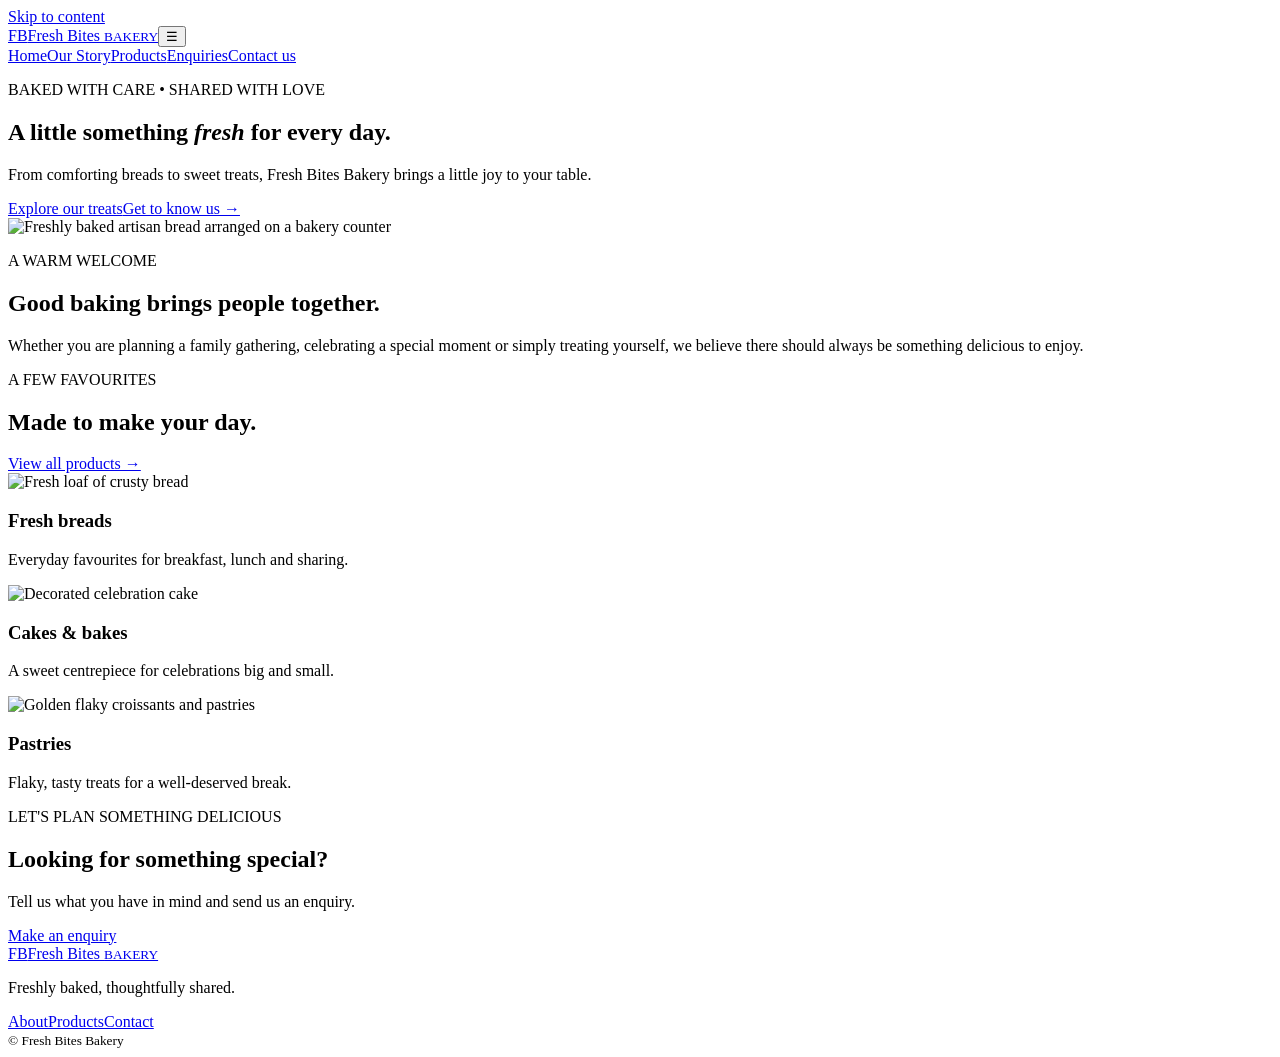
==== index.html @ 851ea3c0 "feat: add Fresh Bites Bakery homepage" ====
<!doctype html>
<html lang="en"><head><meta charset="utf-8"><meta name="viewport" content="width=device-width, initial-scale=1"><meta name="description" content="Discover Fresh Bites Bakery, freshly baked treats, cakes, breads and pastries made with care."><title>Fresh Bites Bakery | Freshly Baked Every Day</title><link rel="stylesheet" href="css/style.css"><script src="js/script.js" defer></script></head>
<body><a class="skip-link" href="#main">Skip to content</a><header class="site-header"><a class="brand" href="index.html"><span class="brand-mark">FB</span><span>Fresh Bites <small>BAKERY</small></span></a><button class="menu-toggle" aria-expanded="false" aria-controls="primary-nav" aria-label="Open navigation">☰</button><nav id="primary-nav" class="primary-nav" aria-label="Main navigation"><a aria-current="page" href="index.html">Home</a><a href="about.html">Our Story</a><a href="products.html">Products</a><a href="enquiry.html">Enquiries</a><a class="nav-cta" href="contact.html">Contact us</a></nav></header>
<main id="main"><section class="hero"><div class="hero-copy"><p class="eyebrow">BAKED WITH CARE • SHARED WITH LOVE</p><h1>A little something <em>fresh</em> for every day.</h1><p>From comforting breads to sweet treats, Fresh Bites Bakery brings a little joy to your table.</p><div class="hero-actions"><a class="button button-primary" href="products.html">Explore our treats</a><a class="text-link" href="about.html">Get to know us →</a></div></div><div class="hero-photo"><img src="https://images.unsplash.com/photo-1509440159596-0249088772ff?auto=format&fit=crop&w=1100&q=85" alt="Freshly baked artisan bread arranged on a bakery counter"></div></section>
<section class="section intro-grid"><div><p class="eyebrow">A WARM WELCOME</p><h2>Good baking brings people together.</h2></div><p>Whether you are planning a family gathering, celebrating a special moment or simply treating yourself, we believe there should always be something delicious to enjoy.</p></section>
<section class="section section-tint"><div class="section-heading"><div><p class="eyebrow">A FEW FAVOURITES</p><h2>Made to make your day.</h2></div><a class="text-link" href="products.html">View all products →</a></div><div class="feature-grid"><article class="feature-card"><img class="feature-image" src="https://images.unsplash.com/photo-1589367920969-ab8e050bbb04?auto=format&fit=crop&w=800&q=85" alt="Fresh loaf of crusty bread"><h3>Fresh breads</h3><p>Everyday favourites for breakfast, lunch and sharing.</p></article><article class="feature-card"><img class="feature-image" src="https://images.unsplash.com/photo-1578985545062-69928b1d9587?auto=format&fit=crop&w=800&q=85" alt="Decorated celebration cake"><h3>Cakes &amp; bakes</h3><p>A sweet centrepiece for celebrations big and small.</p></article><article class="feature-card"><img class="feature-image" src="https://images.unsplash.com/photo-1555507036-ab1f4038808a?auto=format&fit=crop&w=800&q=85" alt="Golden flaky croissants and pastries"><h3>Pastries</h3><p>Flaky, tasty treats for a well-deserved break.</p></article></div></section>
<section class="section callout"><div><p class="eyebrow">LET'S PLAN SOMETHING DELICIOUS</p><h2>Looking for something special?</h2><p>Tell us what you have in mind and send us an enquiry.</p></div><a class="button button-light" href="enquiry.html">Make an enquiry</a></section></main>
<footer class="site-footer"><a class="brand brand-footer" href="index.html"><span class="brand-mark">FB</span><span>Fresh Bites <small>BAKERY</small></span></a><p>Freshly baked, thoughtfully shared.</p><div class="footer-links"><a href="about.html">About</a><a href="products.html">Products</a><a href="contact.html">Contact</a></div><small>© <span data-year></span> Fresh Bites Bakery</small></footer></body></html>
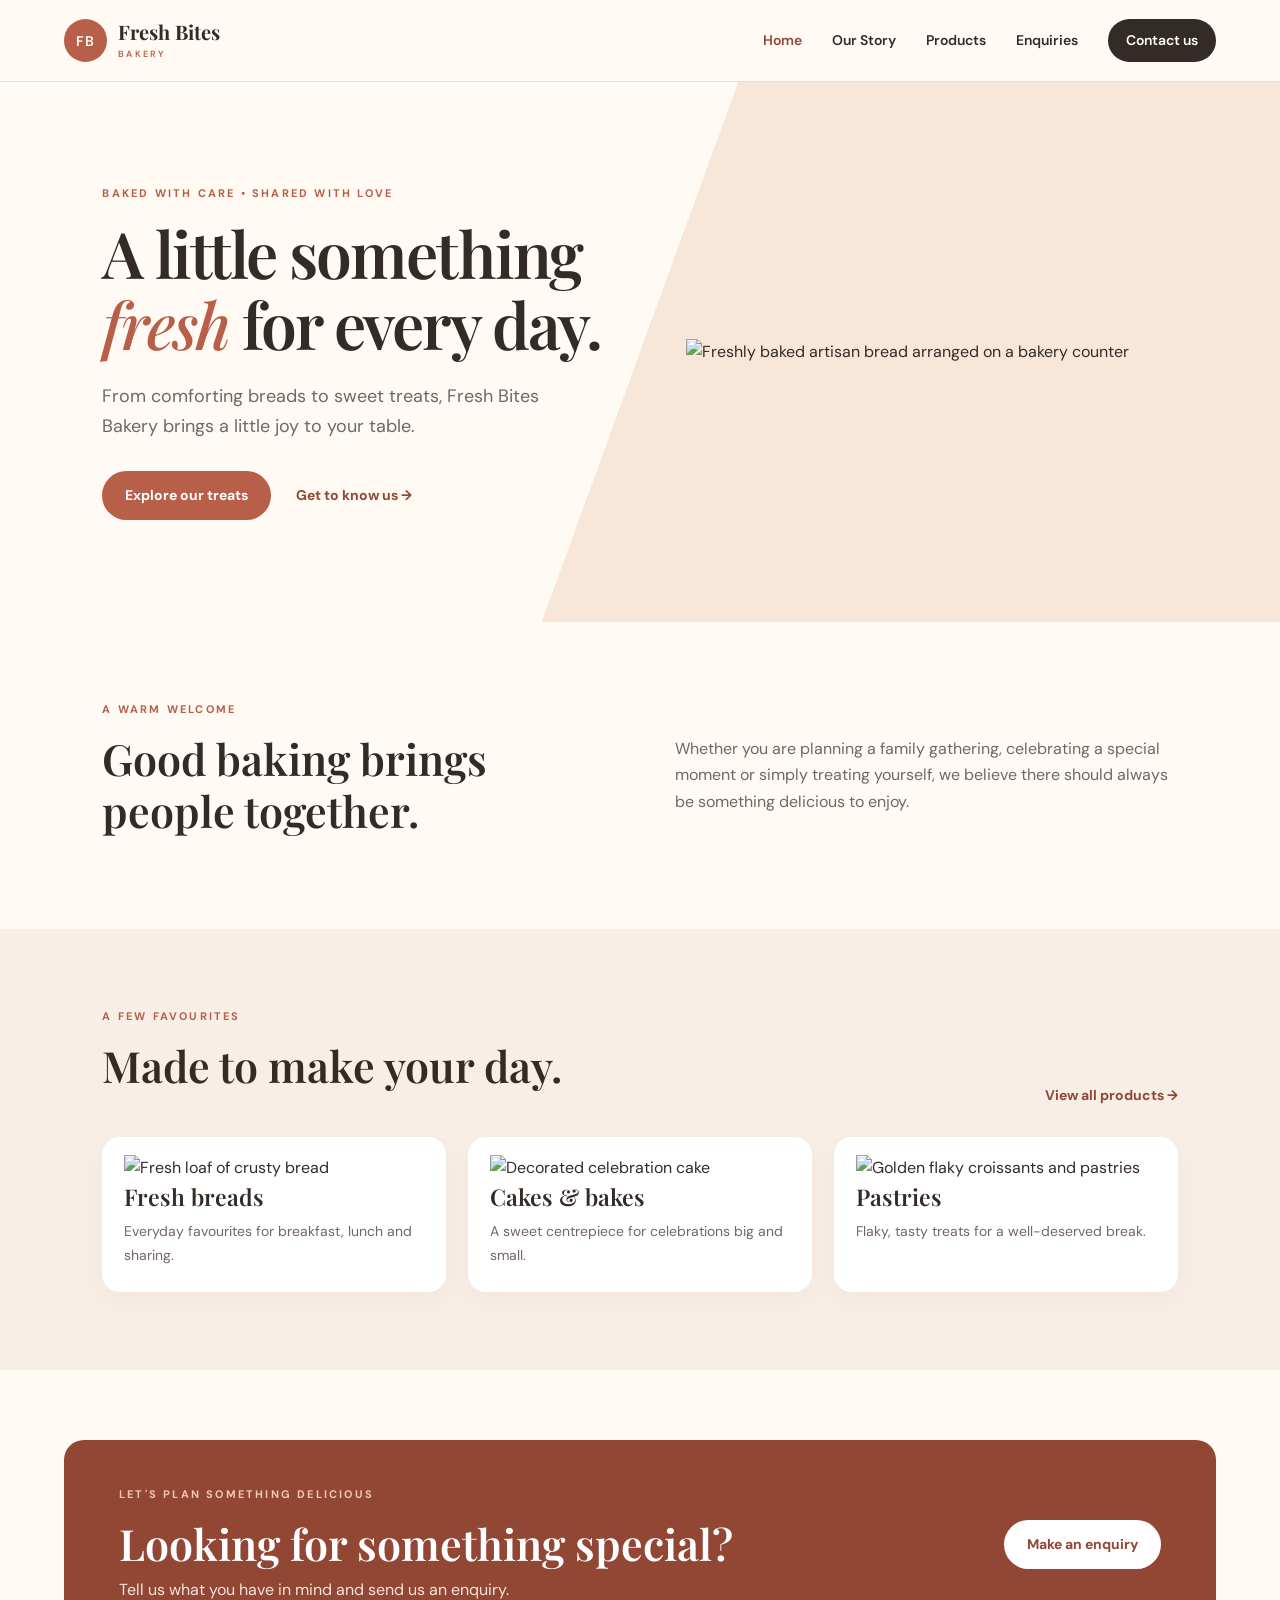
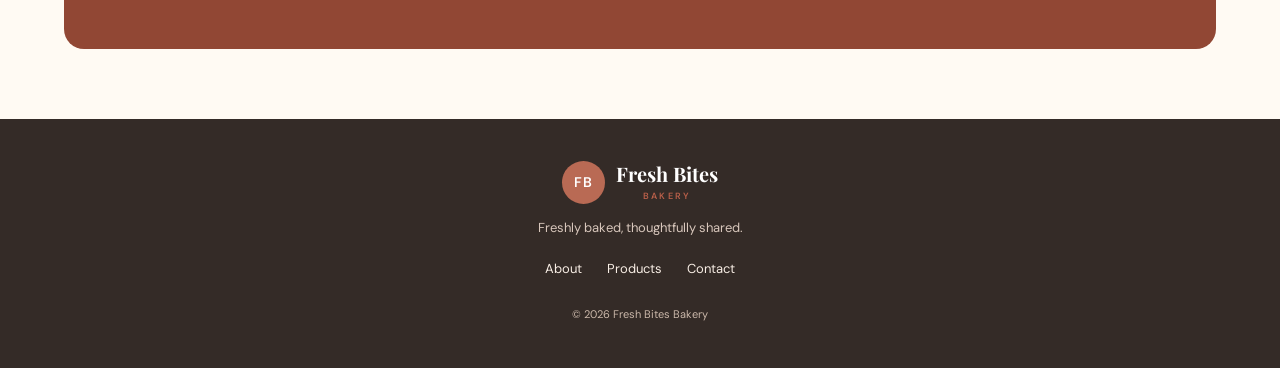
==== commit 993599aa: "seo: add canonical and social sharing metadata" ====
--- a/index.html
+++ b/index.html
@@ -1,5 +1,5 @@
 <!doctype html>
-<html lang="en"><head><meta charset="utf-8"><meta name="viewport" content="width=device-width, initial-scale=1"><meta name="description" content="Discover Fresh Bites Bakery, freshly baked treats, cakes, breads and pastries made with care."><title>Fresh Bites Bakery | Freshly Baked Every Day</title><link rel="stylesheet" href="css/style.css"><script src="js/script.js" defer></script></head>
+<html lang="en"><head><meta charset="utf-8"><meta name="viewport" content="width=device-width, initial-scale=1"><meta name="description" content="Discover Fresh Bites Bakery, freshly baked treats, cakes, breads and pastries made with care."><title>Fresh Bites Bakery | Freshly Baked Every Day</title><link rel="stylesheet" href="css/style.css"><script src="js/script.js" defer></script><link rel="canonical" href="https://st10502124.github.io/WEDE5020-POE-Part-3-ST10502124/index.html"><meta property="og:type" content="website"><meta property="og:site_name" content="Fresh Bites Bakery"><meta property="og:title" content="Fresh Bites Bakery | Freshly Baked Favourites"><meta property="og:description" content="Discover Fresh Bites Bakery, browse freshly baked favourites and get in touch about special orders."><meta property="og:url" content="https://st10502124.github.io/WEDE5020-POE-Part-3-ST10502124/index.html"><meta name="twitter:card" content="summary"><meta name="twitter:title" content="Fresh Bites Bakery | Freshly Baked Favourites"><meta name="twitter:description" content="Discover Fresh Bites Bakery, browse freshly baked favourites and get in touch about special orders."></head>
 <body><a class="skip-link" href="#main">Skip to content</a><header class="site-header"><a class="brand" href="index.html"><span class="brand-mark">FB</span><span>Fresh Bites <small>BAKERY</small></span></a><button class="menu-toggle" aria-expanded="false" aria-controls="primary-nav" aria-label="Open navigation">☰</button><nav id="primary-nav" class="primary-nav" aria-label="Main navigation"><a aria-current="page" href="index.html">Home</a><a href="about.html">Our Story</a><a href="products.html">Products</a><a href="enquiry.html">Enquiries</a><a class="nav-cta" href="contact.html">Contact us</a></nav></header>
 <main id="main"><section class="hero"><div class="hero-copy"><p class="eyebrow">BAKED WITH CARE • SHARED WITH LOVE</p><h1>A little something <em>fresh</em> for every day.</h1><p>From comforting breads to sweet treats, Fresh Bites Bakery brings a little joy to your table.</p><div class="hero-actions"><a class="button button-primary" href="products.html">Explore our treats</a><a class="text-link" href="about.html">Get to know us →</a></div></div><div class="hero-photo"><img src="https://images.unsplash.com/photo-1509440159596-0249088772ff?auto=format&fit=crop&w=1100&q=85" alt="Freshly baked artisan bread arranged on a bakery counter"></div></section>
 <section class="section intro-grid"><div><p class="eyebrow">A WARM WELCOME</p><h2>Good baking brings people together.</h2></div><p>Whether you are planning a family gathering, celebrating a special moment or simply treating yourself, we believe there should always be something delicious to enjoy.</p></section>
--- a/css/style.css
+++ b/css/style.css
@@ -0,0 +1,17 @@
+@import url('https://fonts.googleapis.com/css2?family=DM+Sans:wght@400;500;600;700&family=Playfair+Display:wght@500;600;700&display=swap');
+:root{--ink:#342b27;--muted:#746761;--cream:#fffaf3;--paper:#fff;--peach:#f4d7c5;--rose:#b85f49;--rose-dark:#914734;--sage:#dfe8d9;--line:#eadfd5;--shadow:0 16px 45px rgba(65,43,32,.09);--serif:'Playfair Display',Georgia,serif;--sans:'DM Sans',Arial,sans-serif}
+*{box-sizing:border-box}html{scroll-behavior:smooth}body{margin:0;background:var(--cream);color:var(--ink);font-family:var(--sans);font-size:16px;line-height:1.65}a{color:var(--rose-dark)}a:hover{color:var(--rose)}button,input,select,textarea{font:inherit}.skip-link{position:absolute;left:-9999px;top:1rem;background:#fff;padding:.7rem 1rem;z-index:20}.skip-link:focus{left:1rem}.site-header{height:82px;padding:0 max(5vw,24px);display:flex;align-items:center;justify-content:space-between;background:rgba(255,250,243,.96);border-bottom:1px solid var(--line);position:sticky;top:0;z-index:10}.brand{display:flex;gap:11px;align-items:center;text-decoration:none;color:var(--ink);font-family:var(--serif);font-size:20px;font-weight:700;line-height:1.1}.brand small{display:block;font:600 9px var(--sans);letter-spacing:.25em;color:var(--rose);margin-top:5px}.brand-mark{display:grid;place-items:center;width:43px;height:43px;border-radius:50%;background:var(--rose);color:#fff;font:600 14px var(--sans);letter-spacing:.04em}.primary-nav{display:flex;align-items:center;gap:30px}.primary-nav a{text-decoration:none;color:var(--ink);font-size:14px;font-weight:600}.primary-nav a[aria-current=page]{color:var(--rose-dark)}.primary-nav .nav-cta{padding:10px 18px;border-radius:30px;background:var(--ink);color:#fff}.menu-toggle{display:none;border:0;background:transparent;font-size:26px;color:var(--ink)}.hero{min-height:540px;padding:75px max(8vw,28px);display:grid;grid-template-columns:1.05fr .95fr;align-items:center;gap:40px;background:linear-gradient(110deg,#fffaf3 50%,#f8e7d9 50%)}.hero-copy{max-width:570px}.eyebrow{font-size:11px;letter-spacing:.2em;font-weight:700;color:var(--rose);margin:0 0 15px}.hero h1,.page-hero h1{font:600 clamp(42px,5vw,68px)/1.12 var(--serif);letter-spacing:-.03em;margin:0 0 22px}.hero h1 em{color:var(--rose);font-weight:500}.hero-copy>p:not(.eyebrow){max-width:470px;color:var(--muted);font-size:18px}.hero-actions{display:flex;align-items:center;gap:25px;margin-top:30px}.button{display:inline-flex;justify-content:center;align-items:center;border:0;border-radius:30px;padding:13px 23px;text-decoration:none;font-weight:700;font-size:14px;cursor:pointer;transition:transform .2s,background .2s}.button:hover{transform:translateY(-2px)}.button-primary{background:var(--rose);color:white}.button-primary:hover{background:var(--rose-dark);color:white}.button-light{background:white;color:var(--rose-dark)}.text-link{font-size:14px;font-weight:700;text-decoration:none}.hero-art{height:360px;max-width:480px;width:100%;justify-self:center;position:relative;display:grid;place-items:center}.art-sun{position:absolute;width:280px;height:280px;background:#f0c9ad;border-radius:50%;top:25px;right:35px}.art-plate{position:absolute;width:340px;height:210px;border-radius:50%;background:#fff8ee;border:12px solid #e9c6ac;bottom:32px;left:20px;transform:rotate(-10deg);box-shadow:var(--shadow)}.art-loaf,.art-croissant{position:absolute;font-size:120px;filter:drop-shadow(0 12px 8px #9e745044)}.art-loaf{left:95px;top:85px;transform:rotate(-20deg)}.art-croissant{right:65px;bottom:75px;transform:rotate(15deg)}.art-note{position:absolute;right:0;top:35px;background:var(--sage);border-radius:50%;width:95px;height:95px;display:grid;place-items:center;text-align:center;font:600 13px var(--serif);transform:rotate(9deg)}.section{padding:78px max(8vw,28px)}.intro-grid{display:grid;grid-template-columns:1fr 1fr;gap:70px;align-items:center}.section h2,.form-layout h2{font:600 clamp(30px,3.5vw,43px)/1.2 var(--serif);margin:0 0 15px}.intro-grid>p{color:var(--muted);max-width:540px}.section-tint{background:#f7eee5}.section-heading{display:flex;justify-content:space-between;align-items:end;gap:20px;margin-bottom:30px}.feature-grid,.values-grid{display:grid;grid-template-columns:repeat(3,1fr);gap:22px}.feature-card{background:#fff;border-radius:18px;padding:18px 22px 25px;box-shadow:0 8px 25px #4b32200a}.food-art{height:160px;border-radius:13px;display:grid;place-items:center;font-size:78px;margin-bottom:22px}.food-bread{background:#f5e1c9}.food-cake{background:#f3d9dc}.food-pastry{background:#e4eadc}.feature-card h3,.values-grid h3{font:600 23px var(--serif);margin:0 0 8px}.feature-card p,.values-grid p{color:var(--muted);font-size:14px;margin:0}.callout{margin:70px max(5vw,20px);padding:45px 55px;border-radius:20px;background:var(--rose-dark);color:white;display:flex;align-items:center;justify-content:space-between;gap:30px}.callout .eyebrow{color:#f4c7b5}.callout h2{margin-bottom:8px}.callout p:last-child{margin:0;color:#f7e3d9}.site-footer{padding:42px max(5vw,24px);background:#342b27;color:#f8eee5;text-align:center}.brand-footer{justify-content:center;color:white}.brand-footer .brand-mark{background:#b96a54}.site-footer>p{color:#d8c7bc;font-size:13px}.footer-links{display:flex;justify-content:center;gap:25px;margin:20px}.footer-links a{color:#f8eee5;text-decoration:none;font-size:13px}.site-footer>small{color:#cbb8aa;font-size:11px}.page-hero{text-align:center;padding:82px 24px 70px;background:linear-gradient(130deg,#f8e9dc,#fff8ef)}.page-hero h1{font-size:clamp(40px,5vw,58px);max-width:780px;margin:0 auto 16px}.page-hero>p:last-child{max-width:620px;margin:0 auto;color:var(--muted)}.split-section{display:grid;grid-template-columns:1fr 1fr;gap:70px;align-items:center}.story-art{height:330px;border-radius:20px;background:var(--sage);display:flex;align-items:center;justify-content:center;gap:10px;position:relative;font-size:95px}.story-art span:nth-child(2){font-size:65px;transform:rotate(25deg)}.story-stamp{position:absolute!important;right:20px;bottom:18px;width:95px;height:95px;border-radius:50%;background:#fffaf3;display:grid;place-items:center;text-align:center;font:600 13px var(--serif);font-size:13px!important;color:var(--rose)}.split-section p:not(.eyebrow){color:var(--muted)}.values-grid article{padding:25px;background:#fff;border-radius:16px}.values-grid article>span{font-size:28px;color:var(--rose)}.faq-section{max-width:900px;margin:auto}.faq-section h2{margin-bottom:25px}.accordion{border-top:1px solid var(--line)}.accordion-trigger{width:100%;padding:20px 4px;border:0;border-bottom:1px solid var(--line);background:transparent;display:flex;justify-content:space-between;text-align:left;font-weight:700;color:var(--ink);cursor:pointer}.accordion-panel{padding:0 5px 15px;color:var(--muted)}.product-tools{display:flex;align-items:center;gap:12px;flex-wrap:wrap}.search-label{font-weight:700}.product-tools input,.product-tools select,.form-row input,.form-row select,.form-row textarea{border:1px solid #d9ccc1;background:white;border-radius:9px;padding:12px 13px;color:var(--ink);min-height:46px}.product-tools input{flex:1;min-width:220px}.product-tools select{min-width:170px}.result-count{font-size:13px;color:var(--muted);margin:16px 0}.product-grid{display:grid;grid-template-columns:repeat(2,1fr);gap:22px}.product-card{display:grid;grid-template-columns:150px 1fr;background:white;border:1px solid var(--line);border-radius:16px;overflow:hidden}.product-emoji{display:grid;place-items:center;background:#f5e5d6;font-size:65px}.product-info{padding:20px}.product-tag{font-size:10px;letter-spacing:.16em;color:var(--rose);font-weight:700}.product-info h2{font:600 24px var(--serif);margin:5px 0}.product-info p{font-size:13px;color:var(--muted);margin:0 0 12px}.product-info a{font-size:12px;font-weight:700;text-decoration:none}.empty-state{padding:25px;text-align:center;color:var(--muted)}.form-layout{display:grid;grid-template-columns:.8fr 1.2fr;gap:65px;align-items:start}.form-layout>div>p:not(.eyebrow){color:var(--muted)}.form-note{padding:20px;background:#f3e8dc;border-radius:13px;margin-top:25px}.form-note p{margin:6px 0 0;color:var(--muted);font-size:14px}.contact-form{padding:28px;background:#fff;border:1px solid var(--line);border-radius:17px;box-shadow:var(--shadow)}.form-row{display:flex;flex-direction:column;gap:6px;margin-bottom:16px}.form-row label{font-size:13px;font-weight:700}.form-row textarea{resize:vertical}.form-row input:focus,.form-row select:focus,.form-row textarea:focus,.product-tools input:focus,.product-tools select:focus{outline:3px solid #b85f4933;border-color:var(--rose)}.form-status{font-size:14px;font-weight:600;color:var(--rose-dark)}.form-disclaimer{font-size:11px;color:var(--muted);margin-bottom:0}.sr-only{position:absolute;width:1px;height:1px;padding:0;margin:-1px;overflow:hidden;clip:rect(0,0,0,0);white-space:nowrap;border:0}
+@media(max-width:800px){.site-header{height:72px}.menu-toggle{display:block}.primary-nav{display:none;position:absolute;top:71px;left:0;right:0;background:var(--cream);padding:20px 25px 25px;box-shadow:var(--shadow);flex-direction:column;align-items:stretch;gap:18px}.primary-nav.is-open{display:flex}.primary-nav .nav-cta{text-align:center}.hero{grid-template-columns:1fr;padding-top:65px;padding-bottom:45px}.hero-art{height:290px}.art-sun{width:220px;height:220px}.art-plate{width:280px;height:170px}.art-loaf,.art-croissant{font-size:90px}.intro-grid,.split-section,.form-layout{grid-template-columns:1fr;gap:28px}.feature-grid,.values-grid{grid-template-columns:1fr 1fr}.product-grid{grid-template-columns:1fr}.callout{margin:35px 20px;padding:32px;align-items:flex-start;flex-direction:column}.section{padding:58px 25px}}
+@media(max-width:520px){.hero h1{font-size:43px}.hero-actions{align-items:flex-start;flex-direction:column;gap:15px}.hero-art{transform:scale(.9);margin:-10px 0}.feature-grid,.values-grid{grid-template-columns:1fr}.section-heading{align-items:flex-start;flex-direction:column}.product-card{grid-template-columns:100px 1fr}.product-emoji{font-size:45px}.product-info{padding:14px}.product-info h2{font-size:21px}.contact-form{padding:20px}.page-hero{padding-top:60px}.footer-links{gap:15px}}
+@media(prefers-reduced-motion:reduce){html{scroll-behavior:auto}*,*::before,*::after{transition:none!important;animation:none!important}}
+
+/* Part 3 enhancements: product sorting and accessible image lightbox */
+#product-sort{min-height:44px;padding:.65rem .85rem;border:1px solid var(--line);border-radius:8px;background:#fff;color:var(--ink)}
+.product-photo,.feature-image,.hero-photo img{cursor:zoom-in;transition:transform .25s ease,filter .25s ease}
+.product-photo:hover,.feature-image:hover,.hero-photo img:hover{transform:scale(1.015);filter:saturate(1.06)}
+.image-lightbox{width:min(92vw,900px);max-width:900px;max-height:90vh;padding:1rem;border:0;border-radius:14px;background:#fffaf3;box-shadow:0 20px 70px rgba(0,0,0,.35)}
+.image-lightbox::backdrop{background:rgba(30,22,18,.82)}
+.image-lightbox img{display:block;max-width:100%;max-height:72vh;margin:auto;object-fit:contain;border-radius:8px}
+.image-lightbox p{margin:.7rem 2.5rem 0;text-align:center;color:var(--muted)}
+.lightbox-close{position:absolute;top:.5rem;right:.65rem;width:40px;height:40px;border:0;border-radius:50%;background:var(--rose);color:white;font-size:1.6rem;cursor:pointer}
+@media(prefers-reduced-motion:reduce){.product-photo,.feature-image,.hero-photo img{transition:none}}
